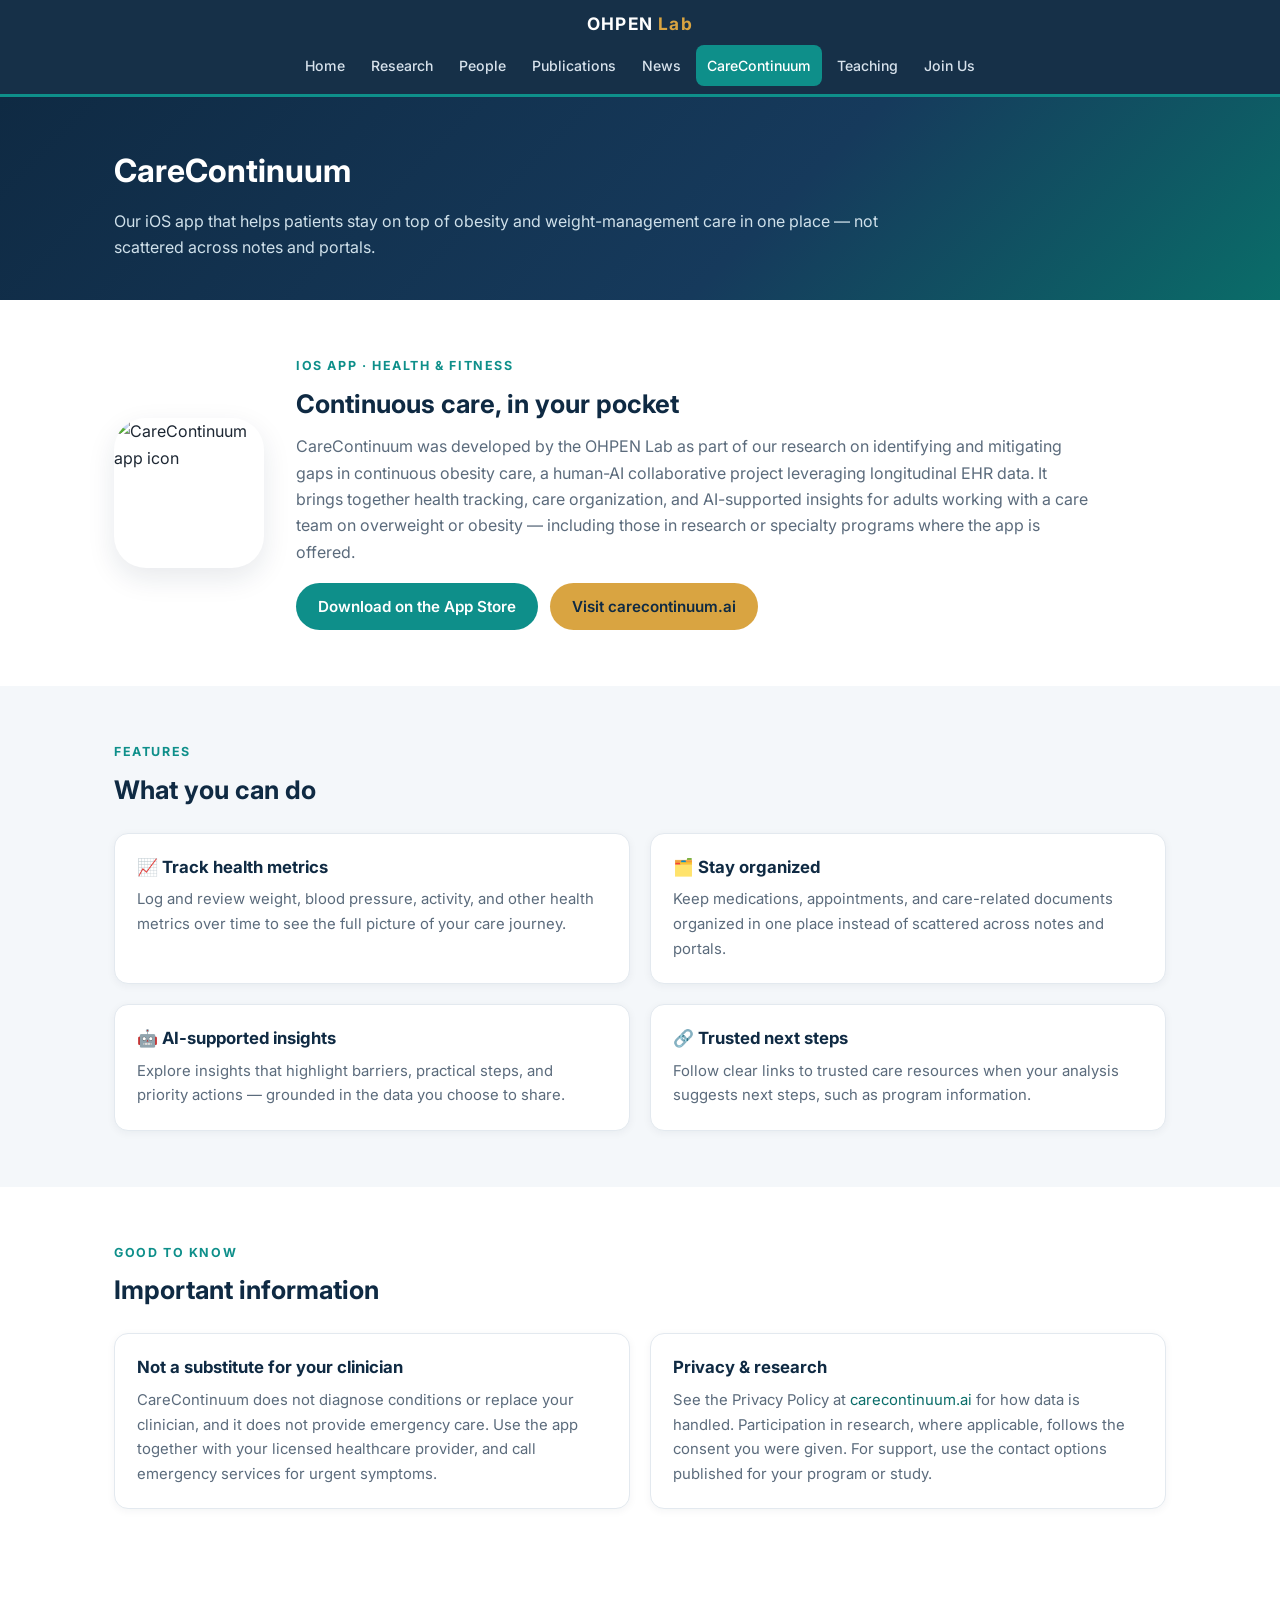
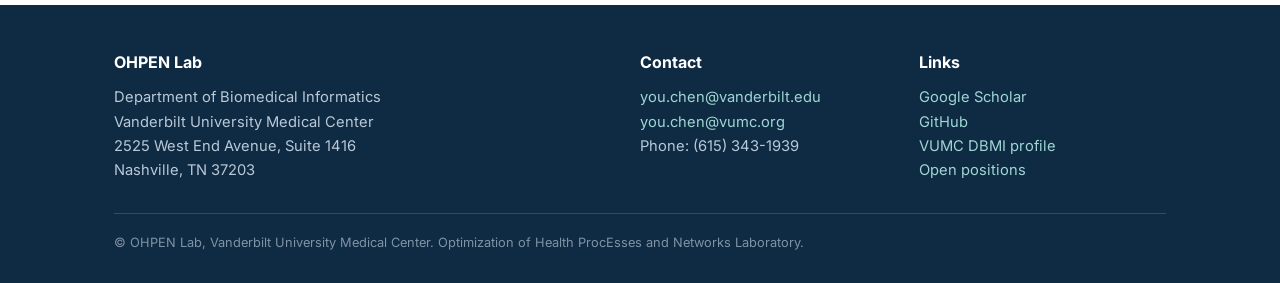
==== carecontinuum.html @ 6689c730 "Add Open Graph/Twitter Card metadata and social preview image LinkedIn's scraper mangled the auto-ex" ====
<!DOCTYPE html>
<html lang="en">
<head>
<meta charset="utf-8">
<meta name="viewport" content="width=device-width, initial-scale=1">
<title>CareContinuum | OHPEN Lab</title>
<meta name="description" content="CareContinuum — the OHPEN Lab's iOS app for obesity and weight-management care, available on the App Store and at carecontinuum.ai.">
<meta property="og:type" content="website">
<meta property="og:site_name" content="OHPEN Lab">
<meta property="og:title" content="CareContinuum — OHPEN Lab">
<meta property="og:description" content="Our iOS app helping patients stay on top of obesity and weight-management care in one place.">
<meta property="og:url" content="https://ohpenlab.github.io/carecontinuum.html">
<meta property="og:image" content="https://ohpenlab.github.io/assets/img/og-image.jpg">
<meta property="og:image:width" content="1200">
<meta property="og:image:height" content="630">
<meta property="og:image:alt" content="OHPEN Lab — Optimization of Health ProcEsses and Networks Laboratory, Vanderbilt University Medical Center">
<meta name="twitter:card" content="summary_large_image">
<meta name="twitter:title" content="CareContinuum — OHPEN Lab">
<meta name="twitter:description" content="Our iOS app helping patients stay on top of obesity and weight-management care in one place.">
<meta name="twitter:image" content="https://ohpenlab.github.io/assets/img/og-image.jpg">
<link rel="canonical" href="https://ohpenlab.github.io/carecontinuum.html">
<link rel="icon" type="image/png" href="assets/img/logo.png">
<link rel="preconnect" href="https://fonts.googleapis.com">
<link href="https://fonts.googleapis.com/css2?family=Inter:wght@400;500;600;700;800&display=swap" rel="stylesheet">
<link rel="stylesheet" href="assets/css/style.css">
</head>
<body>

<nav class="nav">
  <div class="nav-inner">
    <div class="brand"><a href="index.html">OHPEN<span class="dot">&nbsp;Lab</span></a></div>
    <ul class="nav-links">
      <li><a href="index.html">Home</a></li>
      <li><a href="projects.html">Research</a></li>
      <li><a href="people.html">People</a></li>
      <li><a href="publications.html">Publications</a></li>
      <li><a href="news.html">News</a></li>
      <li><a href="carecontinuum.html" class="active">CareContinuum</a></li>
      <li><a href="teaching.html">Teaching</a></li>
      <li><a href="join.html">Join Us</a></li>
    </ul>
  </div>
</nav>

<header class="page-head">
  <div class="container">
    <h1>CareContinuum</h1>
    <p>Our iOS app that helps patients stay on top of obesity and weight-management care in one place — not
    scattered across notes and portals.</p>
  </div>
</header>

<section class="section">
  <div class="container">
    <div class="app-hero">
      <img class="icon" src="assets/img/carecontinuum_icon.jpg" alt="CareContinuum app icon">
      <div class="intro">
        <p class="kicker">iOS App · Health &amp; Fitness</p>
        <h2>Continuous care, in your pocket</h2>
        <p class="lede" style="margin-bottom:0">
          CareContinuum was developed by the OHPEN Lab as part of our research on identifying and mitigating gaps
          in continuous obesity care, a human-AI collaborative project leveraging longitudinal EHR data. It brings
          together health tracking, care organization, and AI-supported insights for adults working with a care
          team on overweight or obesity — including those in research or specialty programs where the app is offered.
        </p>
        <div class="badges">
          <a class="btn btn-teal" href="https://apps.apple.com/us/app/carecontinuum/id6758462826" target="_blank" rel="noopener">Download on the App Store</a>
          <a class="btn btn-primary" href="https://carecontinuum.ai" target="_blank" rel="noopener">Visit carecontinuum.ai</a>
        </div>
      </div>
    </div>
  </div>
</section>

<section class="section soft">
  <div class="container">
    <p class="kicker">Features</p>
    <h2>What you can do</h2>
    <div class="grid cols-2" style="margin-top:22px">
      <div class="card">
        <h3>📈 Track health metrics</h3>
        <p>Log and review weight, blood pressure, activity, and other health metrics over time to see the full
        picture of your care journey.</p>
      </div>
      <div class="card">
        <h3>🗂️ Stay organized</h3>
        <p>Keep medications, appointments, and care-related documents organized in one place instead of scattered
        across notes and portals.</p>
      </div>
      <div class="card">
        <h3>🤖 AI-supported insights</h3>
        <p>Explore insights that highlight barriers, practical steps, and priority actions — grounded in the data
        you choose to share.</p>
      </div>
      <div class="card">
        <h3>🔗 Trusted next steps</h3>
        <p>Follow clear links to trusted care resources when your analysis suggests next steps, such as program
        information.</p>
      </div>
    </div>
  </div>
</section>

<section class="section">
  <div class="container">
    <p class="kicker">Good to know</p>
    <h2>Important information</h2>
    <div class="grid cols-2" style="margin-top:22px">
      <div class="card">
        <h3>Not a substitute for your clinician</h3>
        <p>CareContinuum does not diagnose conditions or replace your clinician, and it does not provide emergency
        care. Use the app together with your licensed healthcare provider, and call emergency services for urgent
        symptoms.</p>
      </div>
      <div class="card">
        <h3>Privacy &amp; research</h3>
        <p>See the Privacy Policy at <a href="https://carecontinuum.ai" target="_blank" rel="noopener">carecontinuum.ai</a>
        for how data is handled. Participation in research, where applicable, follows the consent you were given.
        For support, use the contact options published for your program or study.</p>
      </div>
    </div>
  </div>
</section>

<footer>
  <div class="container">
    <div class="cols">
      <div>
        <h4>OHPEN Lab</h4>
        <p>Department of Biomedical Informatics<br>
        Vanderbilt University Medical Center<br>
        2525 West End Avenue, Suite 1416<br>
        Nashville, TN 37203</p>
      </div>
      <div>
        <h4>Contact</h4>
        <p><a href="mailto:you.chen@vanderbilt.edu">you.chen@vanderbilt.edu</a><br>
        <a href="mailto:you.chen@vumc.org">you.chen@vumc.org</a><br>
        Phone: (615) 343-1939</p>
      </div>
      <div>
        <h4>Links</h4>
        <p><a href="https://scholar.google.com/citations?user=c-pOkPEAAAAJ&amp;hl=en" target="_blank" rel="noopener">Google Scholar</a><br>
        <a href="https://github.com/OHPENLab" target="_blank" rel="noopener">GitHub</a><br>
        <a href="https://www.vumc.org/dbmi/person/you-chen-phd-famia" target="_blank" rel="noopener">VUMC DBMI profile</a><br>
        <a href="join.html">Open positions</a></p>
      </div>
    </div>
    <p class="fineprint">© OHPEN Lab, Vanderbilt University Medical Center. Optimization of Health ProcEsses and Networks Laboratory.</p>
  </div>
</footer>

</body>
</html>
---- assets/css/style.css ----
/* OHPEN Lab — site stylesheet */
:root {
  --navy: #0f2a43;
  --navy-2: #163a5c;
  --teal: #0e8f8a;
  --teal-dark: #0a6d69;
  --gold: #d9a441;
  --ink: #1d2733;
  --muted: #5b6b7c;
  --line: #e3e9ef;
  --bg: #ffffff;
  --bg-soft: #f4f7fa;
  --radius: 14px;
  --shadow: 0 10px 28px rgba(15, 42, 67, 0.10);
}

* { margin: 0; padding: 0; box-sizing: border-box; }

html { scroll-behavior: smooth; }

body {
  font-family: "Inter", -apple-system, BlinkMacSystemFont, "Segoe UI", Helvetica, Arial, sans-serif;
  color: var(--ink);
  background: var(--bg);
  line-height: 1.65;
  font-size: 16px;
}

img { max-width: 100%; }

a { color: var(--teal-dark); text-decoration: none; }
a:hover { text-decoration: underline; }

.container { max-width: 1100px; margin: 0 auto; padding: 0 24px; }

/* ---------- Navigation ---------- */
.nav {
  position: sticky; top: 0; z-index: 100;
  background: rgba(15, 42, 67, 0.97);
  backdrop-filter: blur(6px);
  border-bottom: 3px solid var(--teal);
}
.nav-inner {
  max-width: 1160px; margin: 0 auto; padding: 10px 24px 8px;
  display: flex; flex-direction: column; align-items: center; gap: 6px;
}
.brand { display: flex; align-items: center; justify-content: center; gap: 10px; }
.brand a { color: #fff; font-weight: 700; font-size: 1.08rem; letter-spacing: 1.2px; text-decoration: none; white-space: nowrap; }
.brand .dot { color: var(--gold); }
.nav-links {
  display: flex; flex-wrap: wrap; justify-content: center; gap: 2px 4px; list-style: none;
  max-width: 100%;
}
.nav-links::-webkit-scrollbar { display: none; }
.nav-links a {
  display: block; padding: 9px 11px; color: #d7e2ec; font-size: 0.88rem;
  font-weight: 500; border-radius: 8px; text-decoration: none; white-space: nowrap;
}
.nav-links a:hover { color: #fff; background: rgba(255,255,255,0.10); }
.nav-links a.active { color: #fff; background: var(--teal); }

/* ---------- Hero / page headers ---------- */
.hero {
  background: linear-gradient(135deg, var(--navy) 0%, var(--navy-2) 55%, var(--teal-dark) 100%);
  color: #fff; padding: 72px 0 64px;
}
.hero h1 { font-size: 2.3rem; line-height: 1.2; max-width: 850px; }
.hero h1 span { color: var(--gold); }
.hero .tagline { margin-top: 16px; font-size: 1.12rem; color: #cfe0ea; max-width: 780px; }
.hero .hero-cta { margin-top: 28px; display: flex; gap: 12px; flex-wrap: wrap; }

.page-head {
  background: linear-gradient(135deg, var(--navy) 0%, var(--navy-2) 60%, var(--teal-dark) 100%);
  color: #fff; padding: 48px 0 40px;
}
.page-head h1 { font-size: 2rem; }
.page-head p { margin-top: 10px; color: #cfe0ea; max-width: 820px; }

/* ---------- Buttons ---------- */
.btn {
  display: inline-block; padding: 11px 22px; border-radius: 999px;
  font-weight: 600; font-size: 0.95rem; text-decoration: none;
  transition: transform 0.12s ease, box-shadow 0.12s ease;
}
.btn:hover { text-decoration: none; transform: translateY(-1px); box-shadow: var(--shadow); }
.btn-primary { background: var(--gold); color: var(--navy); }
.btn-outline { border: 2px solid rgba(255,255,255,0.65); color: #fff; }
.btn-teal { background: var(--teal); color: #fff; }

/* ---------- Sections ---------- */
.section { padding: 56px 0; }
.section.soft { background: var(--bg-soft); }
.section h2 {
  font-size: 1.6rem; color: var(--navy); margin-bottom: 8px;
}
.section .lede { color: var(--muted); max-width: 800px; margin-bottom: 28px; }
.kicker {
  text-transform: uppercase; letter-spacing: 1.6px; font-size: 0.78rem;
  font-weight: 700; color: var(--teal); margin-bottom: 6px;
}

/* ---------- Cards / grids ---------- */
.grid { display: grid; gap: 20px; }
.grid.cols-2 { grid-template-columns: repeat(2, 1fr); }
.grid.cols-3 { grid-template-columns: repeat(3, 1fr); }
@media (max-width: 860px) { .grid.cols-3 { grid-template-columns: repeat(2, 1fr); } }
@media (max-width: 620px) { .grid.cols-2, .grid.cols-3 { grid-template-columns: 1fr; } }

.card {
  background: #fff; border: 1px solid var(--line); border-radius: var(--radius);
  padding: 22px; box-shadow: 0 2px 8px rgba(15,42,67,0.05);
}
.card h3 { color: var(--navy); font-size: 1.05rem; margin-bottom: 8px; line-height: 1.4; }
.card p { color: var(--muted); font-size: 0.93rem; }
.card .meta { font-size: 0.83rem; color: var(--teal-dark); font-weight: 600; margin-bottom: 8px; }

/* ---------- Notice banner ---------- */
.banner {
  background: linear-gradient(120deg, #fdf6e8, #f6ead0);
  border: 1px solid #ecd9ae; border-left: 6px solid var(--gold);
  border-radius: var(--radius); padding: 20px 24px;
  display: flex; align-items: center; justify-content: space-between; gap: 18px; flex-wrap: wrap;
}
.banner strong { color: var(--navy); }
.banner p { color: #5f5232; font-size: 0.95rem; }

/* ---------- People ---------- */
.person-grid { display: grid; grid-template-columns: repeat(auto-fill, minmax(190px, 1fr)); gap: 22px; }
.person { text-align: center; }
.person .photo, .person .avatar {
  width: 132px; height: 132px; border-radius: 50%; margin: 0 auto 12px;
  border: 4px solid #fff; box-shadow: 0 4px 14px rgba(15,42,67,0.18);
}
.person .photo { object-fit: cover; display: block; }
.person .avatar {
  display: flex; align-items: center; justify-content: center;
  font-size: 2rem; font-weight: 700; color: #fff;
  background: linear-gradient(135deg, var(--teal), var(--navy-2));
}
.person .avatar.alt { background: linear-gradient(135deg, #7b6ccb, var(--navy-2)); }
.person h3 { font-size: 1rem; color: var(--navy); }
.person .role { font-size: 0.85rem; color: var(--muted); margin-top: 2px; }
.person .note { font-size: 0.8rem; color: var(--teal-dark); margin-top: 3px; }

.director-card {
  display: flex; gap: 28px; align-items: flex-start;
  background: #fff; border: 1px solid var(--line); border-radius: var(--radius);
  padding: 28px; box-shadow: 0 2px 10px rgba(15,42,67,0.06);
  flex-wrap: wrap;
}
.director-card img {
  width: 180px; height: 180px; object-fit: cover; border-radius: var(--radius);
  box-shadow: var(--shadow);
}
.director-card .bio { flex: 1; min-width: 260px; }
.director-card h3 { color: var(--navy); font-size: 1.3rem; }
.director-card .title { color: var(--teal-dark); font-weight: 600; margin: 4px 0 12px; font-size: 0.95rem; }
.director-card p { color: var(--muted); font-size: 0.95rem; margin-bottom: 10px; }

/* ---------- Lists ---------- */
.alumni-list { list-style: none; }
.alumni-list li {
  padding: 12px 0; border-bottom: 1px solid var(--line); font-size: 0.95rem;
}
.alumni-list li strong { color: var(--navy); }
.alumni-list li .yrs { color: var(--teal-dark); font-weight: 600; font-size: 0.85rem; }
.alumni-list li em { color: var(--muted); font-style: normal; font-size: 0.88rem; display: block; }

.news-list { list-style: none; }
.news-list li {
  padding: 16px 0; border-bottom: 1px solid var(--line);
  display: flex; gap: 18px; align-items: baseline;
}
.news-list .yr {
  flex: 0 0 56px; font-weight: 700; color: var(--teal); font-size: 0.95rem;
}
.news-list .what { flex: 1; }
.news-list .what a { color: var(--navy); font-weight: 600; }
.news-list .what a:hover { color: var(--teal-dark); }
.news-list .src { color: var(--muted); font-size: 0.85rem; display: block; margin-top: 2px; }

.pub-list { list-style: none; }
.pub-list li { padding: 13px 0; border-bottom: 1px solid var(--line); font-size: 0.94rem; color: var(--muted); }
.pub-list li strong { color: var(--navy); font-weight: 600; }
.pub-list li .venue { color: var(--teal-dark); font-weight: 600; }

/* ---------- Project cards ---------- */
.project {
  background: #fff; border: 1px solid var(--line); border-radius: var(--radius);
  padding: 26px; margin-bottom: 22px; box-shadow: 0 2px 8px rgba(15,42,67,0.05);
}
.project .tags { display: flex; gap: 8px; flex-wrap: wrap; margin-bottom: 10px; }
.tag {
  display: inline-block; padding: 3px 12px; border-radius: 999px;
  font-size: 0.76rem; font-weight: 700; letter-spacing: 0.3px;
}
.tag.nih { background: #e3f2f1; color: var(--teal-dark); }
.tag.industry { background: #fdf1dc; color: #8a6620; }
.tag.role { background: #e9edf5; color: var(--navy-2); }
.project h3 { color: var(--navy); font-size: 1.12rem; margin-bottom: 6px; }
.project .grant { color: var(--teal-dark); font-weight: 600; font-size: 0.88rem; margin-bottom: 10px; }
.project p { color: var(--muted); font-size: 0.94rem; }

/* ---------- Highlight strip ---------- */
.stats { display: grid; grid-template-columns: repeat(4, 1fr); gap: 18px; }
@media (max-width: 720px) { .stats { grid-template-columns: repeat(2, 1fr); } }
.stat { text-align: center; padding: 20px 10px; background: #fff; border: 1px solid var(--line); border-radius: var(--radius); }
.stat .num { font-size: 1.7rem; font-weight: 800; color: var(--navy); }
.stat .lbl { font-size: 0.85rem; color: var(--muted); margin-top: 2px; }

/* ---------- App page ---------- */
.app-hero { display: flex; gap: 32px; align-items: center; flex-wrap: wrap; }
.app-hero img.icon {
  width: 150px; height: 150px; border-radius: 32px; box-shadow: var(--shadow);
}
.app-hero .intro { flex: 1; min-width: 280px; }
.badges { display: flex; gap: 12px; margin-top: 18px; flex-wrap: wrap; }

/* ---------- Cinematic hero (home) ---------- */
.hero-cinema {
  position: relative; min-height: 90vh; display: flex; align-items: center;
  overflow: hidden; color: #fff;
  background:
    radial-gradient(1200px 600px at 80% 10%, rgba(14,143,138,0.28), transparent 60%),
    radial-gradient(900px 500px at 10% 90%, rgba(217,164,65,0.14), transparent 60%),
    linear-gradient(160deg, #081627 0%, #0f2a43 55%, #123a52 100%);
}
#net-canvas { position: absolute; inset: 0; width: 100%; height: 100%; display: block; }
.hero-cinema::after {
  content: ""; position: absolute; inset: 0; pointer-events: none;
  background: linear-gradient(to bottom, transparent 60%, rgba(8,22,39,0.85) 100%);
}
.hero-content {
  position: relative; z-index: 2; padding-top: 90px; padding-bottom: 110px;
  text-align: center;
}
.hero-kicker {
  text-transform: uppercase; letter-spacing: 4px; font-size: 0.8rem;
  font-weight: 700; color: var(--gold); margin-bottom: 22px;
}
.hero-cinema h1 {
  font-size: clamp(1.85rem, 4.4vw, 3.3rem); line-height: 1.16; font-weight: 800;
  max-width: 950px; margin: 0 auto; letter-spacing: -0.4px;
}
.hero-cinema h1 .cap {
  color: #6fd8d2;
  text-shadow: 0 0 26px rgba(111, 216, 210, 0.55);
}
.hero-acronym {
  margin-top: 20px; font-size: clamp(0.78rem, 1.5vw, 0.95rem);
  text-transform: uppercase; letter-spacing: 7px; font-weight: 700; color: var(--gold);
}
.hero-rule {
  width: 78px; height: 3px; margin: 22px auto 0; border-radius: 2px;
  background: linear-gradient(90deg, transparent, var(--gold), transparent);
}
.hero-sub {
  margin: 22px auto 0; font-size: clamp(1rem, 1.8vw, 1.15rem); color: #c6d8e4;
  max-width: 660px; line-height: 1.7;
}
.hero-cta { margin-top: 34px; display: flex; gap: 14px; flex-wrap: wrap; justify-content: center; }
.fade-up { opacity: 0; transform: translateY(24px); animation: fadeUp 0.9s ease forwards; }
.d1 { animation-delay: 0.15s; } .d2 { animation-delay: 0.45s; }
.d3 { animation-delay: 0.75s; } .d4 { animation-delay: 1.05s; }
@keyframes fadeUp { to { opacity: 1; transform: none; } }
.scroll-hint {
  position: absolute; left: 50%; bottom: 26px; transform: translateX(-50%);
  z-index: 2; color: #9fd6d3; font-size: 1.4rem; animation: bob 2s ease-in-out infinite;
  text-decoration: none;
}
.scroll-hint:hover { text-decoration: none; color: #fff; }
@keyframes bob { 0%,100% { transform: translate(-50%,0); } 50% { transform: translate(-50%,10px); } }
@media (prefers-reduced-motion: reduce) {
  .fade-up { animation: none; opacity: 1; transform: none; }
  .scroll-hint { animation: none; }
}

/* ---------- Pillar art cards ---------- */
.pillar {
  background: #fff; border: 1px solid var(--line); border-radius: var(--radius);
  overflow: hidden; box-shadow: 0 2px 10px rgba(15,42,67,0.06);
  display: flex; flex-direction: column;
}
.pillar img { width: 100%; height: 210px; object-fit: cover; display: block; }
.pillar .pillar-body { padding: 22px 24px 26px; }
.pillar h3 { color: var(--navy); font-size: 1.12rem; margin-bottom: 8px; line-height: 1.4; }
.pillar p { color: var(--muted); font-size: 0.93rem; }

/* ---------- Project chips ---------- */
.chips { display: flex; flex-wrap: wrap; gap: 10px; }
.chip {
  display: inline-block; padding: 9px 18px; border-radius: 999px;
  background: #fff; border: 1.5px solid var(--line); color: var(--navy);
  font-weight: 600; font-size: 0.86rem; text-decoration: none;
  transition: border-color .15s, box-shadow .15s, transform .15s;
}
.chip:hover { text-decoration: none; border-color: var(--teal); box-shadow: 0 4px 14px rgba(14,143,138,0.18); transform: translateY(-1px); }
.chip .src { color: var(--teal-dark); font-weight: 700; margin-right: 6px; }

/* ---------- Award band ---------- */
.award-band {
  position: relative; overflow: hidden; color: #fff; padding: 70px 0;
  background:
    radial-gradient(700px 400px at 85% 20%, rgba(217,164,65,0.20), transparent 60%),
    linear-gradient(140deg, #0b1f33 0%, #14395c 70%, #17546b 100%);
}
.award-flex { display: flex; align-items: center; gap: 44px; flex-wrap: wrap; }
.award-medal { flex: 0 0 190px; }
.award-medal svg { width: 190px; height: auto; filter: drop-shadow(0 10px 24px rgba(0,0,0,0.35)); }
.award-copy { flex: 1; min-width: 280px; }
.award-copy .k { text-transform: uppercase; letter-spacing: 3px; font-size: 0.76rem; font-weight: 700; color: #9fd6d3; }
.award-copy h2 { color: var(--gold); font-size: clamp(1.5rem, 3vw, 2.1rem); line-height: 1.25; margin: 10px 0 12px; }
.award-copy p { color: #c6d8e4; max-width: 620px; }
.honor-pills { display: flex; gap: 10px; flex-wrap: wrap; margin-top: 20px; }
.honor-pill {
  padding: 8px 16px; border-radius: 999px; font-size: 0.82rem; font-weight: 600;
  background: rgba(255,255,255,0.10); border: 1px solid rgba(255,255,255,0.22); color: #eaf2f7;
}

/* ---------- Workflow figure ---------- */
.workflow-fig { margin-top: 26px; }
.workflow-fig img { width: 100%; height: auto; border-radius: var(--radius); box-shadow: 0 4px 18px rgba(15,42,67,0.10); }

/* ---------- Footer ---------- */
footer {
  background: var(--navy); color: #b9c9d6; margin-top: 40px;
  padding: 44px 0 30px; font-size: 0.92rem;
}
footer .cols { display: grid; grid-template-columns: 2fr 1fr 1fr; gap: 32px; }
@media (max-width: 720px) { footer .cols { grid-template-columns: 1fr; } }
footer h4 { color: #fff; margin-bottom: 10px; font-size: 1rem; }
footer a { color: #9fd6d3; }
footer .fineprint {
  margin-top: 30px; padding-top: 18px; border-top: 1px solid rgba(255,255,255,0.15);
  font-size: 0.8rem; color: #7f93a5;
}
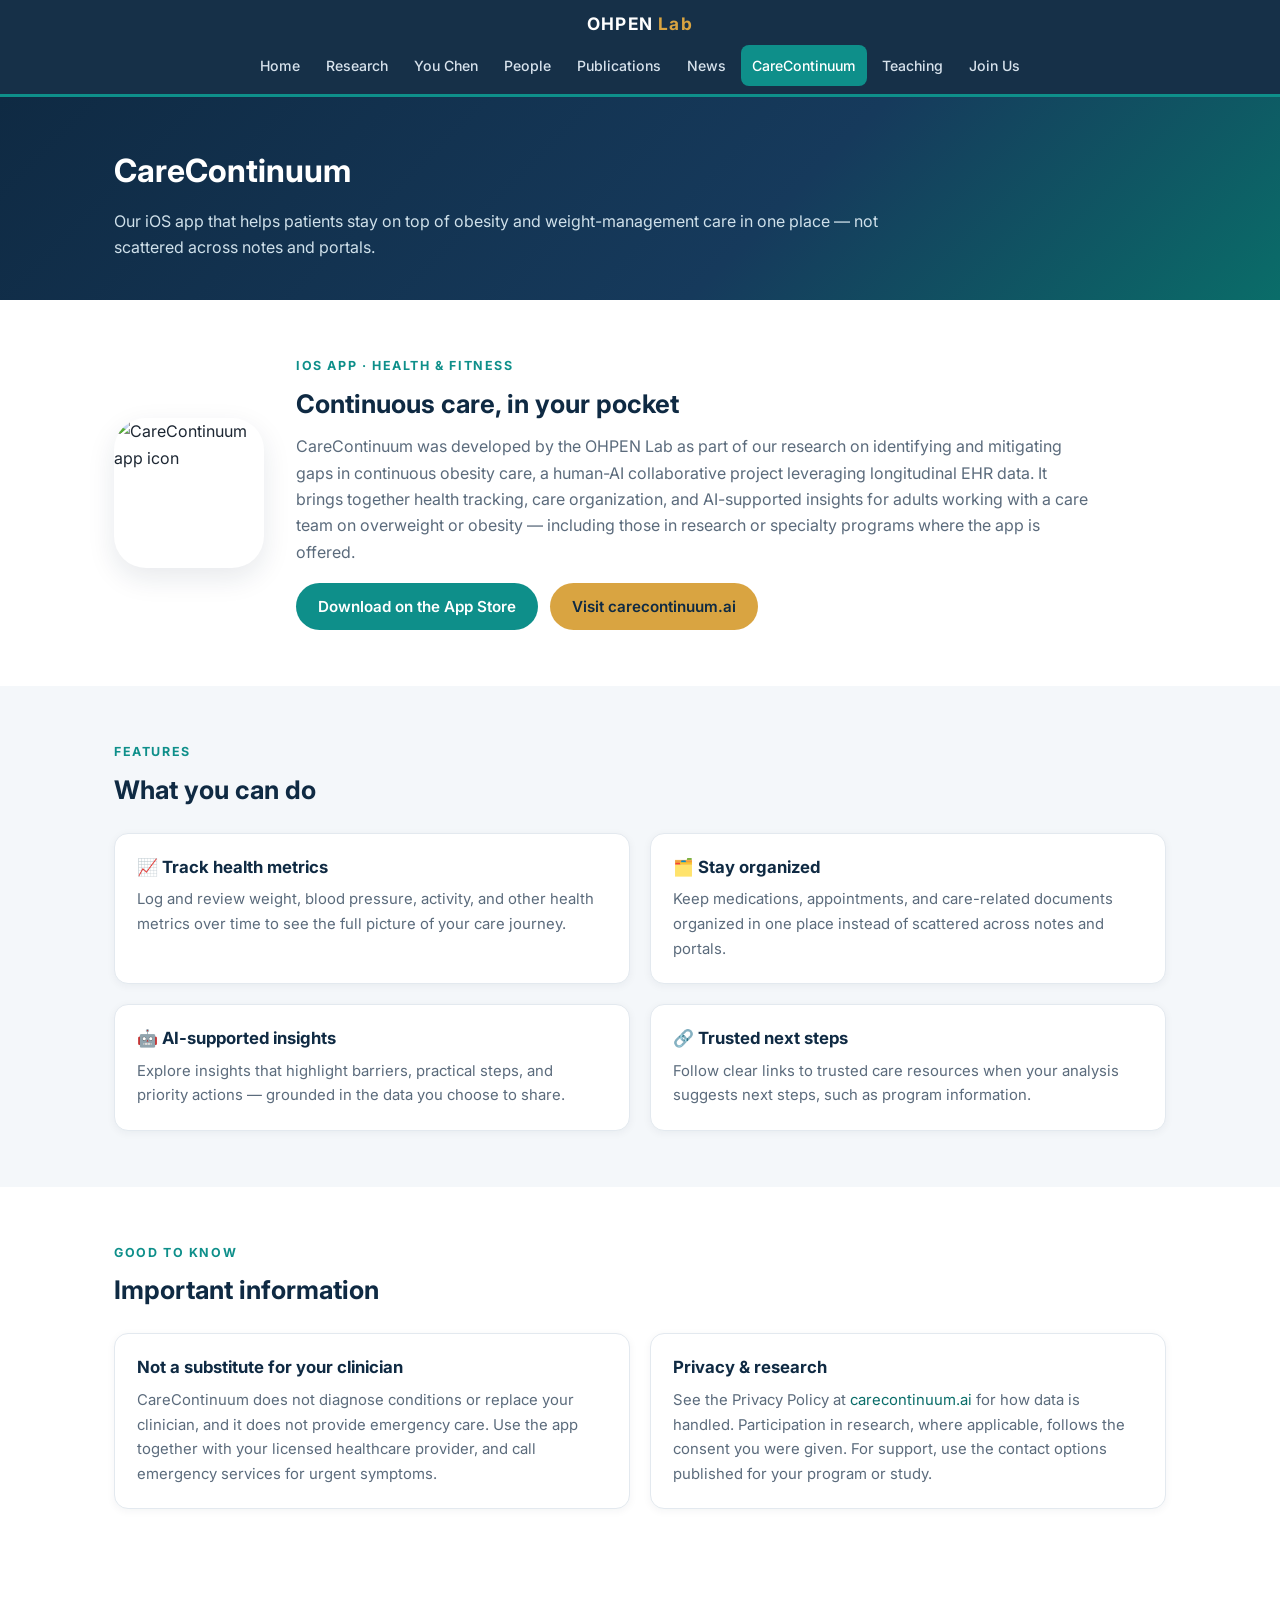
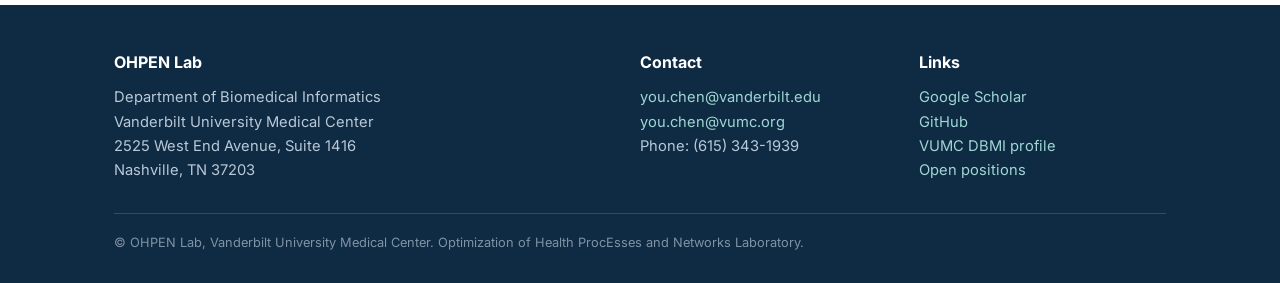
==== commit cf6835d3: "Add You Chen profile page, sitemap, and robots.txt Adds youchen.html: a dedicated profile page for t" ====
--- a/carecontinuum.html
+++ b/carecontinuum.html
@@ -32,6 +32,7 @@
     <ul class="nav-links">
       <li><a href="index.html">Home</a></li>
       <li><a href="projects.html">Research</a></li>
+      <li><a href="youchen.html">You Chen</a></li>
       <li><a href="people.html">People</a></li>
       <li><a href="publications.html">Publications</a></li>
       <li><a href="news.html">News</a></li>
